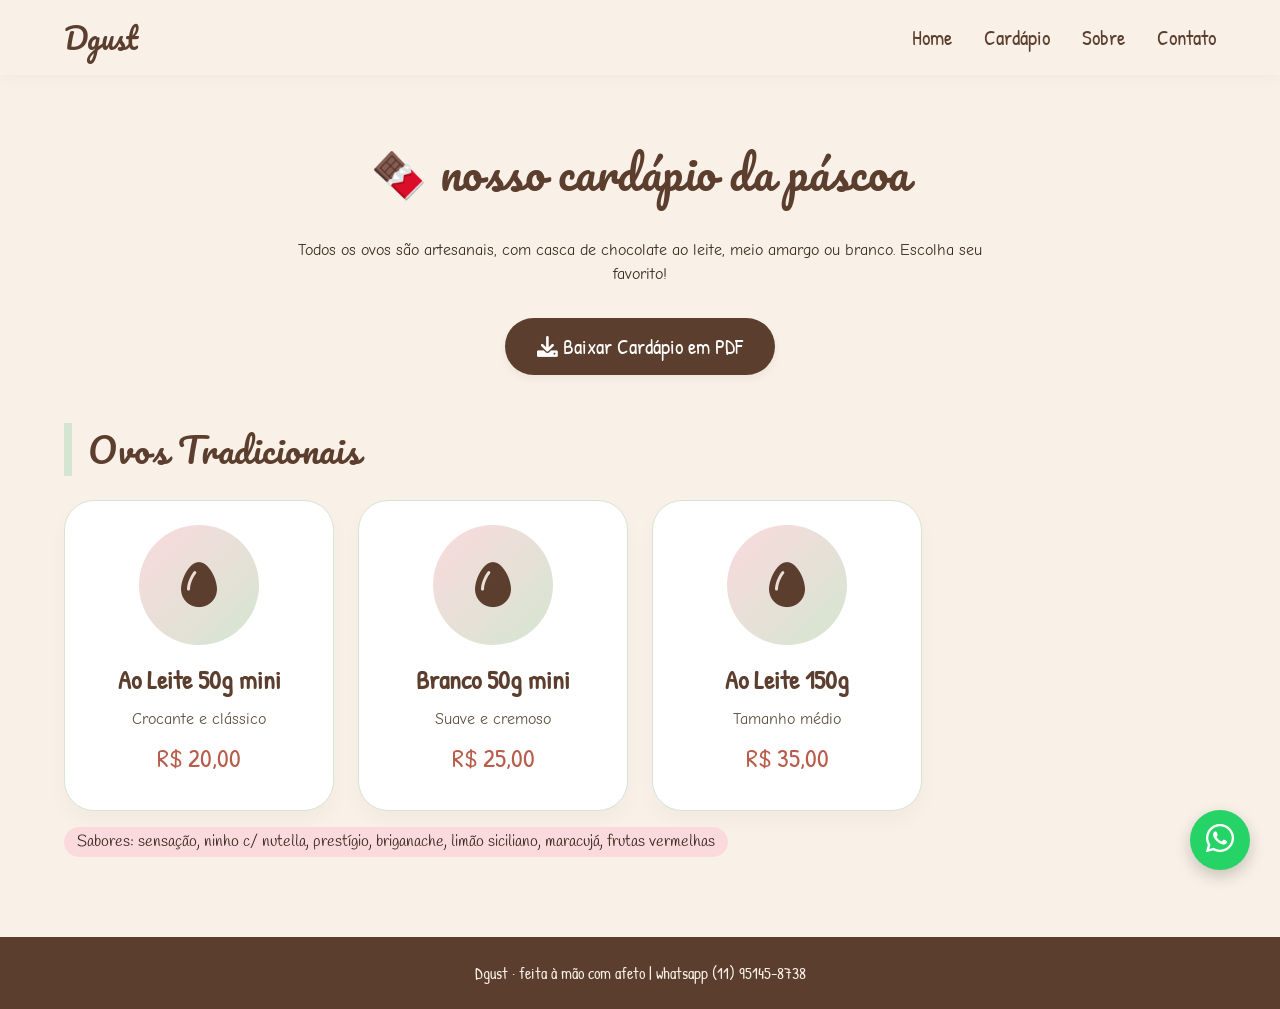
==== pages/cardapio.html @ e25d6860 "Arrumando" ====
<!DOCTYPE html>
<html lang="pt-br">
<head>
    <meta charset="UTF-8">
    <meta name="viewport" content="width=device-width, initial-scale=1.0">
    <title>Cardápio · Doceria Chocolate</title>
    <link rel="preconnect" href="https://fonts.googleapis.com">
    <link rel="preconnect" href="https://fonts.gstatic.com" crossorigin>
    <link href="https://fonts.googleapis.com/css2?family=Pacifico&family=Patrick+Hand&family=Lobster&family=Caveat:wght@400..700&family=Handlee&family=Comic+Neue:wght@300;400;700&display=swap" rel="stylesheet">
    <link rel="stylesheet" href="https://cdnjs.cloudflare.com/ajax/libs/font-awesome/6.0.0-beta3/css/all.min.css">
    <link rel="stylesheet" href="../css/style.css">
    <link rel="shortcut icon" href="../images/Logo.png" type="image/x-icon">
</head>
<body>
    <nav class="navbar">
        <div class="logo"><a href="../index.html">Dgust</a></div>
        <button class="hamburger" id="hamburger"><i class="fas fa-bars"></i></button>
        <ul class="nav-links" id="nav-links">
            <li><a href="../index.html">Home</a></li>
            <li><a href="cardapio.html">Cardápio</a></li>
            <li><a href="sobre.html">Sobre</a></li>
            <li><a href="contato.html">Contato</a></li>
        </ul>
    </nav>

    <section class="section" style="background-color: var(--bege);">
        <h2 class="section-title">🍫 nosso cardápio da páscoa</h2>
        <p style="text-align: center; max-width: 700px; margin: 0 auto 2rem;">Todos os ovos são artesanais, com casca de chocolate ao leite, meio amargo ou branco. Escolha seu favorito!</p>
        
        <div style="text-align: center; margin-bottom: 3rem;">
            <a href="#" class="btn" onclick="alert('PDF disponível para download (simulação).')"><i class="fas fa-download"></i> Baixar Cardápio em PDF</a>
        </div>

        <!-- Categoria: Ovos Tradicionais -->
        <div class="categoria">
            <h3>Ovos Tradicionais</h3>
            <div class="menu-grid">
                <!-- Card exemplo - repita para cada produto -->
                <div class="card">
                    <img src="../images/ovo-50g.jpg" alt="Ovo 50g" onerror="this.style.display='none'; this.nextElementSibling.style.display='flex';">
                    <div class="card-img-fallback" style="display:none;"><i class="fas fa-egg"></i></div>
                    <h4>Ao Leite 50g mini</h4>
                    <p>Crocante e clássico</p>
                    <span class="preco">R$ 20,00</span>
                </div>
                <div class="card">
                    <img src="../images/ovo-branco-50g.jpg" alt="Ovo branco 50g" onerror="this.style.display='none'; this.nextElementSibling.style.display='flex';">
                    <div class="card-img-fallback" style="display:none;"><i class="fas fa-egg"></i></div>
                    <h4>Branco 50g mini</h4>
                    <p>Suave e cremoso</p>
                    <span class="preco">R$ 25,00</span>
                </div>
                <!-- Adicione mais cards seguindo o mesmo padrão -->
                <div class="card">
                    <img src="../images/ovo-150g.jpg" alt="Ovo 150g" onerror="this.style.display='none'; this.nextElementSibling.style.display='flex';">
                    <div class="card-img-fallback" style="display:none;"><i class="fas fa-egg"></i></div>
                    <h4>Ao Leite 150g</h4>
                    <p>Tamanho médio</p>
                    <span class="preco">R$ 35,00</span>
                </div>
                <!-- ... continue com todos os produtos do PDF -->
            </div>
            <p class="badge">Sabores: sensação, ninho c/ nutella, prestígio, briganache, limão siciliano, maracujá, frutas vermelhas</p>
        </div>

        <!-- Outras categorias: Ovos Trufados, Especiais, etc (repetir estrutura) -->
        <!-- Por brevidade, incluí apenas alguns exemplos; no código final você deve listar todos os produtos conforme PDF -->

    </section>

    <footer>
        <p>Dgust · feita à mão com afeto  |  whatsapp (11) 95145-8738</p>
    </footer>

    <a href="https://wa.me/5511951458738" class="whatsapp-float" target="_blank">
        <i class="fab fa-whatsapp"></i>
    </a>

    <script src="../js/script.js"></script>
</body>
</html>
---- css/style.css ----
* {
    margin: 0;
    padding: 0;
    box-sizing: border-box;
}

:root {
    --chocolate: #5C3E2E;
    --bege: #F9F1E7;
    --rosa: #FADADD;
    --verde: #D4E6D1;
    --accento: #B85C4B;
    --texto: #3A2A1F;
    --branco: #FFFDFA;
}

body {
    font-family: 'Comic Neue', cursive, sans-serif;
    background-color: var(--branco);
    color: var(--texto);
    line-height: 1.5;
    scroll-behavior: smooth;
}

h1, h2, h3 {
    font-family: 'Pacifico', cursive;
    font-weight: 400;
    letter-spacing: 0.5px;
    color: var(--chocolate);
}

h4, .subtitulo {
    font-family: 'Patrick Hand', cursive;
    font-size: 1.5rem;
    color: var(--chocolate);
}

.decorativo {
    font-family: 'Lobster', cursive;
    color: var(--accento);
}

/* navegação */
.navbar {
    display: flex;
    justify-content: space-between;
    align-items: center;
    padding: 1rem 5%;
    background-color: var(--bege);
    box-shadow: 0 4px 12px rgba(0,0,0,0.03);
    position: sticky;
    top: 0;
    z-index: 100;
}

.logo a {
    font-family: 'Pacifico', cursive;
    font-size: 1.8rem;
    color: var(--chocolate);
    text-decoration: none;
}

.nav-links {
    display: flex;
    gap: 2rem;
    list-style: none;
}

.nav-links a {
    font-family: 'Patrick Hand', cursive;
    font-size: 1.3rem;
    color: var(--chocolate);
    text-decoration: none;
    transition: color 0.3s;
}

.nav-links a:hover {
    color: var(--accento);
}

.hamburger {
    display: none;
    font-size: 2rem;
    background: none;
    border: none;
    color: var(--chocolate);
    cursor: pointer;
}

/* hero */
.hero {
    background: linear-gradient(145deg, var(--rosa) 0%, var(--bege) 80%);
    min-height: 90vh;
    display: flex;
    align-items: center;
    justify-content: center;
    text-align: center;
    padding: 2rem;
}

.hero-content h1 {
    font-size: 3.5rem;
    margin-bottom: 1rem;
    line-height: 1.2;
}

.hero p {
    font-size: 1.5rem;
    font-family: 'Caveat', cursive;
    color: var(--chocolate);
    margin-bottom: 2rem;
}

.btn {
    display: inline-block;
    background-color: var(--chocolate);
    color: white;
    padding: 0.8rem 2rem;
    border-radius: 50px;
    text-decoration: none;
    font-family: 'Patrick Hand', cursive;
    font-size: 1.3rem;
    transition: all 0.3s;
    border: none;
    cursor: pointer;
    box-shadow: 0 4px 8px rgba(0,0,0,0.05);
}

.btn:hover {
    background-color: var(--accento);
    transform: scale(1.05);
}

.btn-outline {
    background-color: transparent;
    border: 2px solid var(--chocolate);
    color: var(--chocolate);
}

.btn-outline:hover {
    background-color: var(--chocolate);
    color: white;
}

/* seções gerais */
.section {
    padding: 4rem 5%;
}

.section-title {
    text-align: center;
    font-size: 2.8rem;
    margin-bottom: 2rem;
}

.grid {
    display: grid;
    grid-template-columns: repeat(auto-fit, minmax(260px, 1fr));
    gap: 2rem;
    margin: 2rem 0;
}

/* cards com imagem */
.card {
    background: white;
    border-radius: 30px;
    padding: 1.5rem 1rem;
    box-shadow: 0 10px 20px rgba(0,0,0,0.03);
    transition: all 0.3s ease;
    text-align: center;
    border: 1px solid var(--verde);
    display: flex;
    flex-direction: column;
    align-items: center;
}

.card:hover {
    transform: translateY(-8px);
    box-shadow: 0 16px 28px rgba(0,0,0,0.08);
    border-color: var(--rosa);
}

.card img {
    width: 120px;
    height: 120px;
    object-fit: cover;
    border-radius: 50%;
    margin-bottom: 1rem;
    border: 3px solid var(--rosa);
}

.card-img-fallback {
    width: 120px;
    height: 120px;
    background: linear-gradient(135deg, var(--rosa), var(--verde));
    border-radius: 50%;
    margin-bottom: 1rem;
    display: flex;
    align-items: center;
    justify-content: center;
    font-size: 3rem;
    color: var(--chocolate);
}

.card h3, .card h4 {
    font-size: 1.6rem;
    margin-bottom: 0.5rem;
}

.card p {
    font-size: 1rem;
    color: #5f4e3c;
    padding: 0 0.5rem;
}

.preco {
    font-family: 'Patrick Hand', cursive;
    font-size: 1.6rem;
    color: var(--accento);
    margin: 0.5rem 0;
}

.badge {
    background: var(--rosa);
    padding: 0.2rem 0.8rem;
    border-radius: 40px;
    font-family: 'Handlee', cursive;
    display: inline-block;
    margin: 1rem 0;
}

/* cardápio categorias */
.categoria {
    margin-top: 3rem;
}

.categoria h3 {
    font-size: 2.2rem;
    border-left: 8px solid var(--verde);
    padding-left: 1rem;
    margin-bottom: 1.5rem;
}

.menu-grid {
    display: grid;
    grid-template-columns: repeat(auto-fill, minmax(220px, 1fr));
    gap: 1.5rem;
}

/* sobre */
.sobre-texto {
    max-width: 800px;
    margin: 0 auto;
    background: var(--bege);
    padding: 2rem;
    border-radius: 40px;
    font-size: 1.2rem;
    border: 2px dashed var(--verde);
}

/* contato */
.contato-container {
    display: flex;
    flex-wrap: wrap;
    gap: 2rem;
    background: var(--bege);
    border-radius: 40px;
    padding: 2.5rem;
}

.contato-form {
    flex: 1 1 300px;
}

.contato-info {
    flex: 1 1 250px;
}

.form-group {
    margin-bottom: 1rem;
}

input, textarea {
    width: 100%;
    padding: 0.8rem 1rem;
    border: 2px solid var(--verde);
    border-radius: 30px;
    font-family: 'Comic Neue', cursive;
    background: white;
}

.whatsapp-btn {
    display: inline-flex;
    align-items: center;
    gap: 0.5rem;
    background-color: #25D366;
    color: white;
    padding: 0.7rem 1.5rem;
    border-radius: 40px;
    text-decoration: none;
    margin: 1rem 0;
}

.social-icons a {
    color: var(--chocolate);
    font-size: 2rem;
    margin-right: 1rem;
    transition: color 0.2s;
}

.social-icons a:hover {
    color: var(--accento);
}

/* rodapé */
footer {
    background: var(--chocolate);
    color: var(--bege);
    text-align: center;
    padding: 1.5rem;
    font-family: 'Patrick Hand', cursive;
}

/* botão flutuante whatsapp */
.whatsapp-float {
    position: fixed;
    bottom: 30px;
    right: 30px;
    background-color: #25D366;
    color: white;
    width: 60px;
    height: 60px;
    border-radius: 50%;
    text-align: center;
    font-size: 2rem;
    line-height: 60px;
    box-shadow: 0 6px 16px rgba(0,0,0,0.2);
    z-index: 99;
    transition: transform 0.3s;
}

.whatsapp-float:hover {
    transform: scale(1.1);
}

/* responsividade */
@media (max-width: 768px) {
    .nav-links {
        display: none;
        flex-direction: column;
        position: absolute;
        top: 70px;
        left: 0;
        width: 100%;
        background: var(--bege);
        padding: 2rem;
        box-shadow: 0 10px 16px rgba(0,0,0,0.05);
    }
    .nav-links.active {
        display: flex;
    }
    .hamburger {
        display: block;
    }
    .hero-content h1 {
        font-size: 2.5rem;
    }
    .section-title {
        font-size: 2rem;
    }
    .menu-grid {
        grid-template-columns: repeat(auto-fill, minmax(160px, 1fr));
    }
}
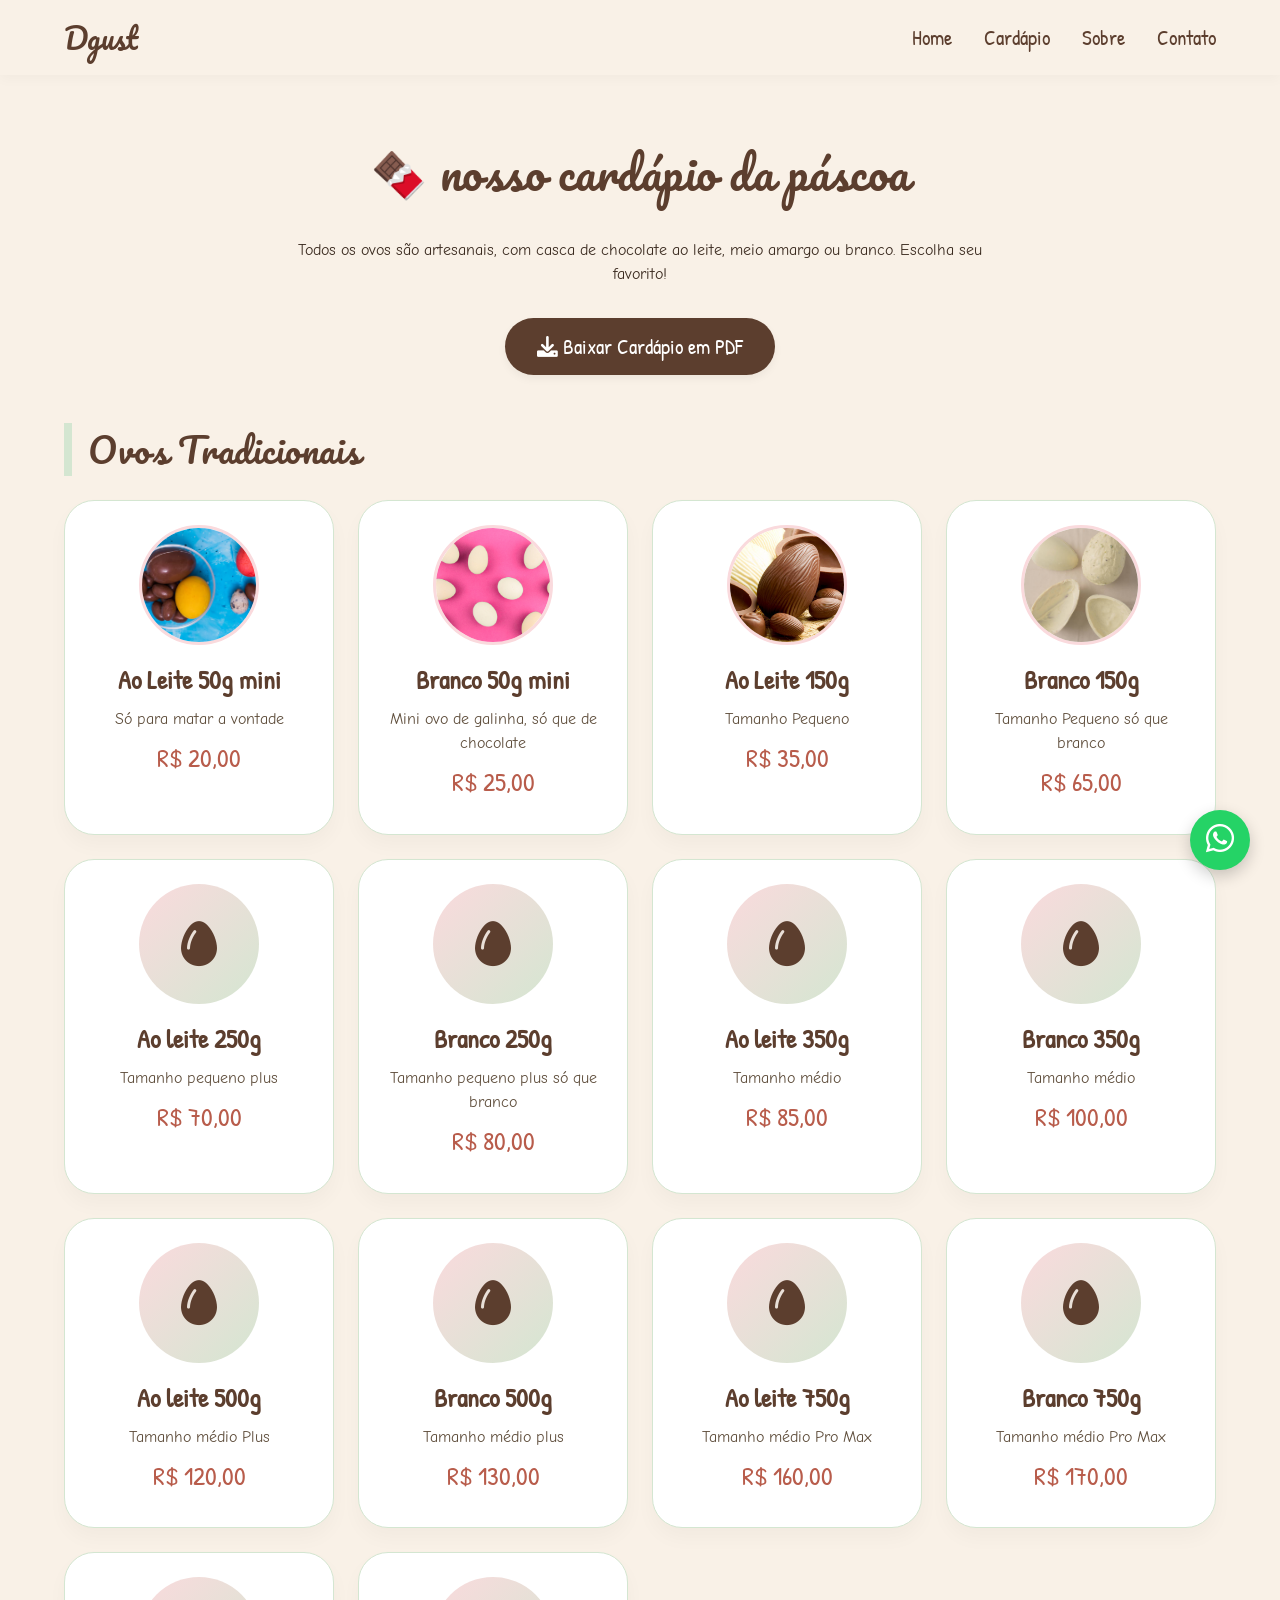
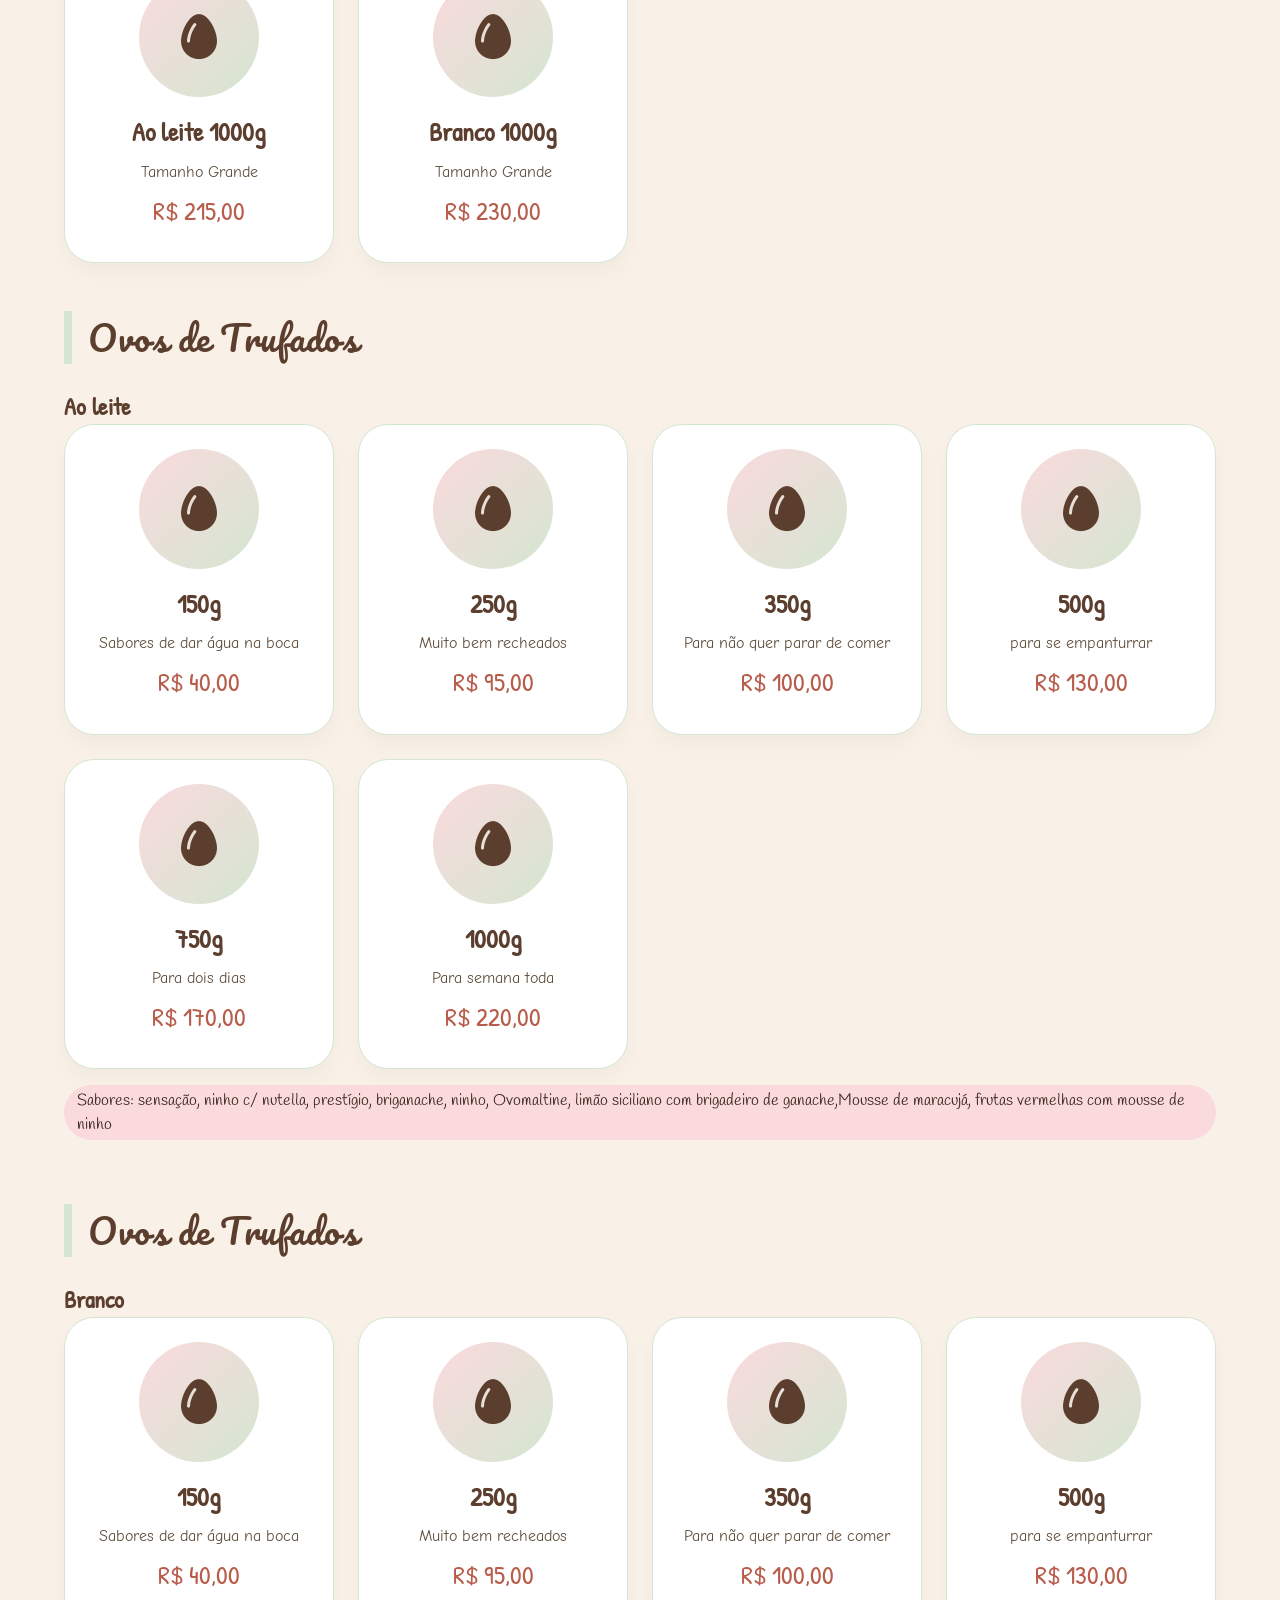
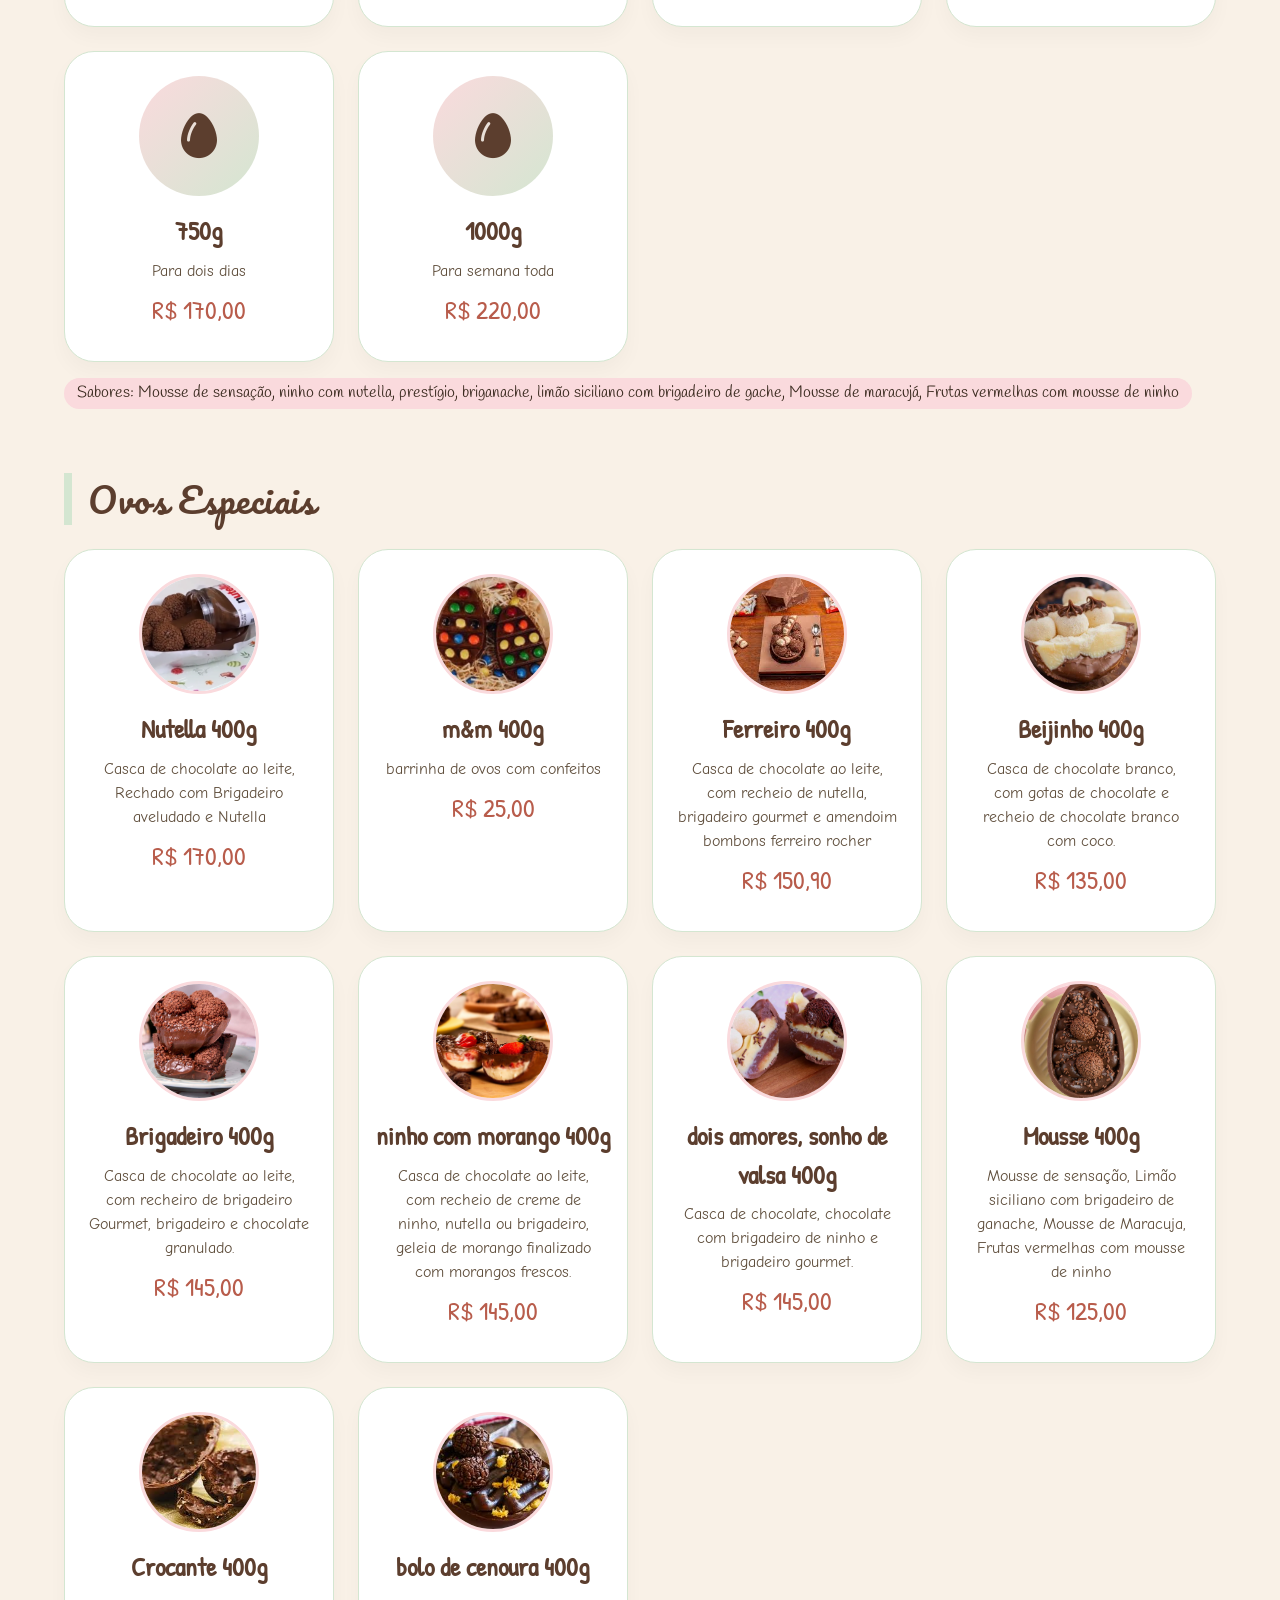
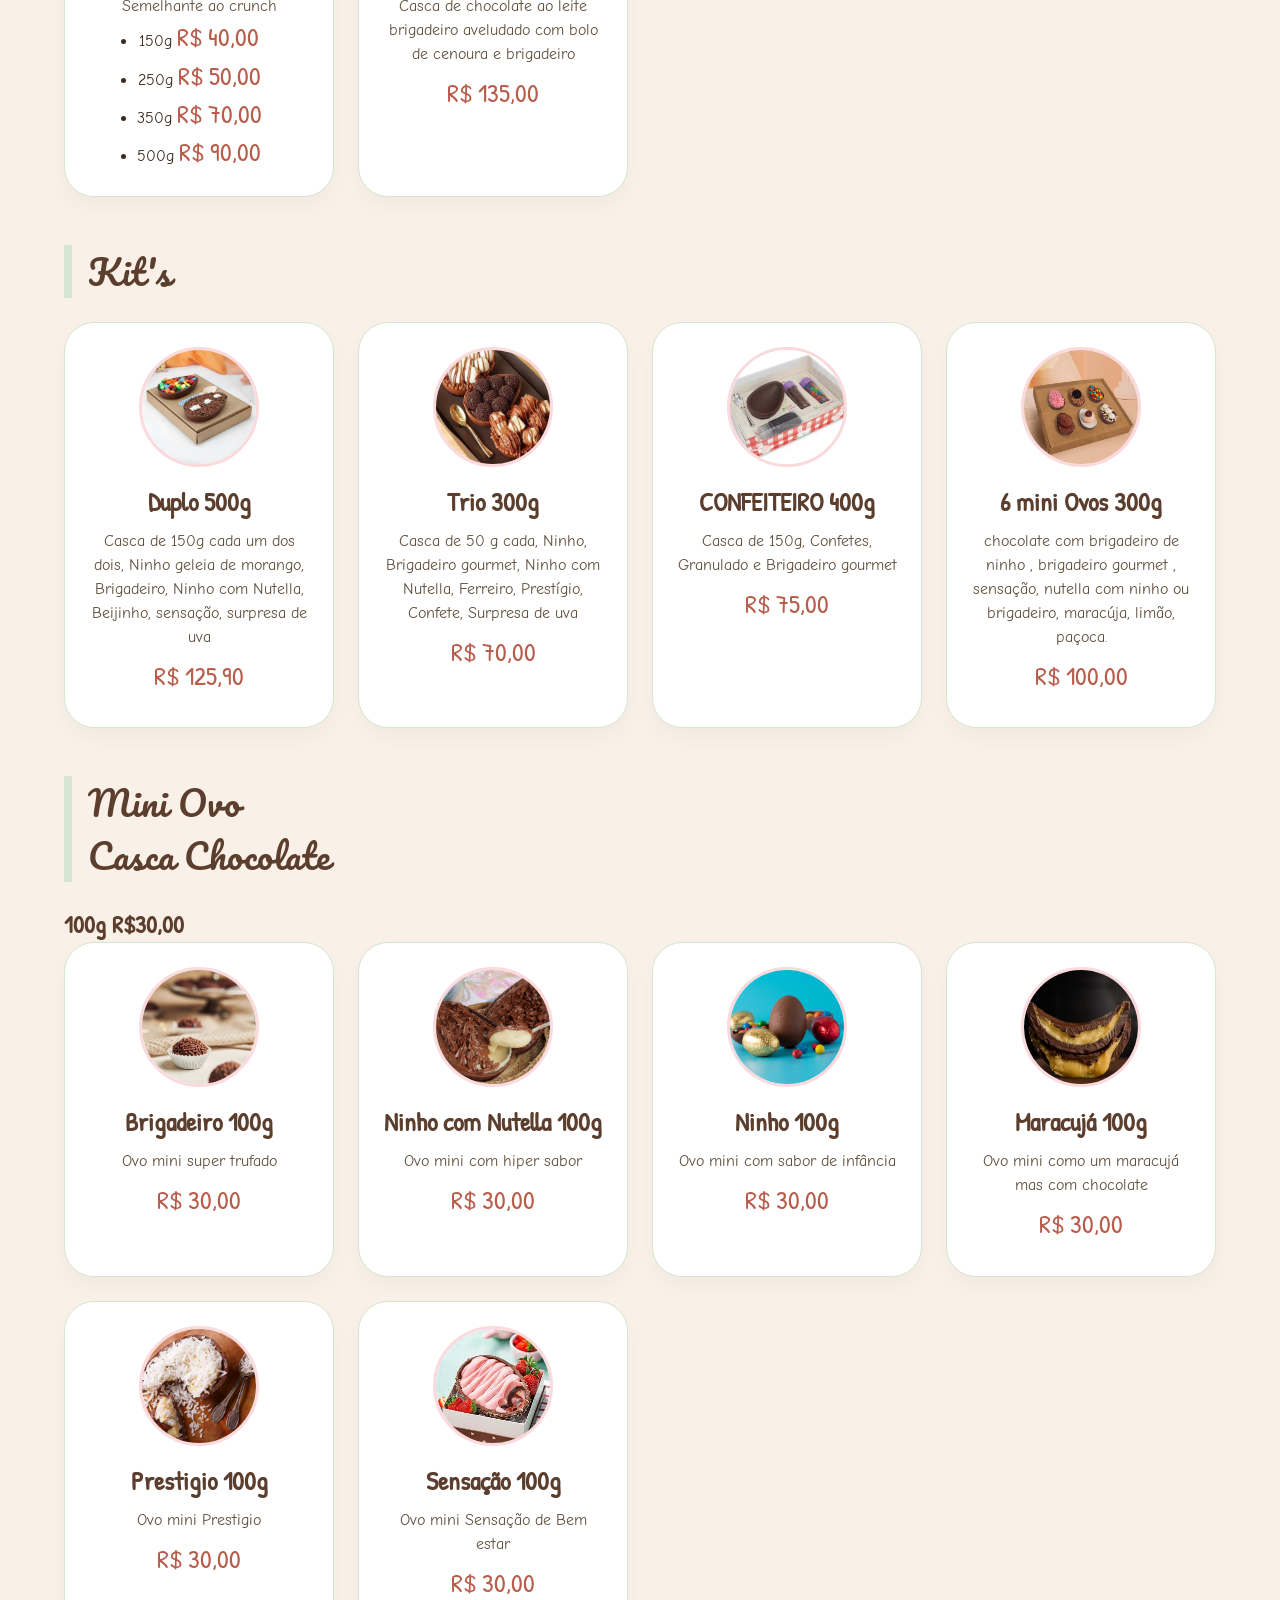
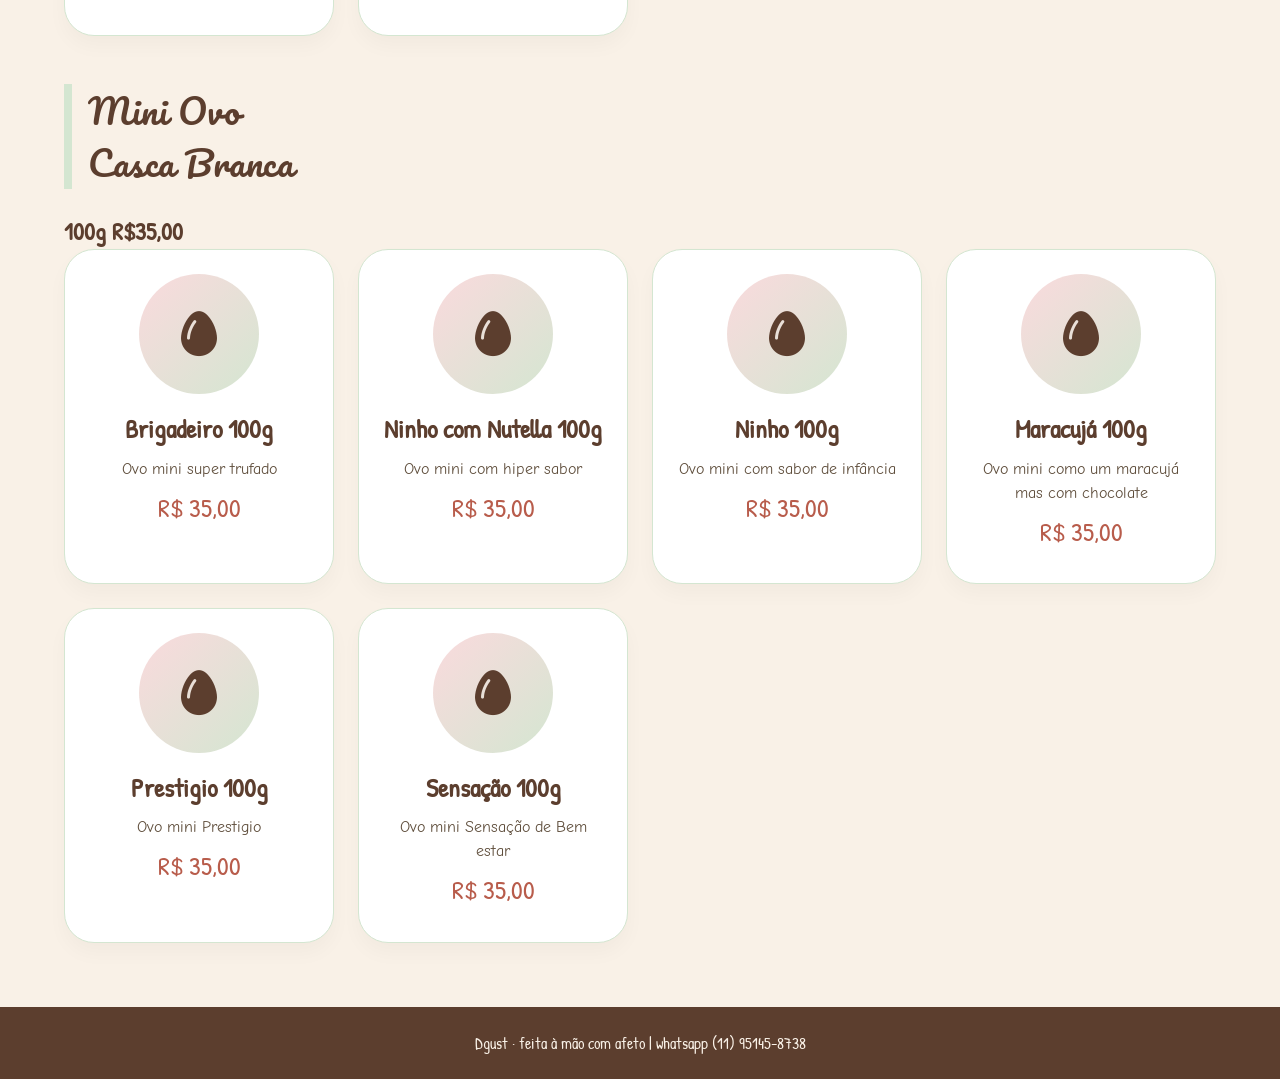
==== commit 3ac1c4ba: "A lot of things, photos, and options" ====
--- a/pages/cardapio.html
+++ b/pages/cardapio.html
@@ -35,36 +35,439 @@
         <div class="categoria">
             <h3>Ovos Tradicionais</h3>
             <div class="menu-grid">
-                <!-- Card exemplo - repita para cada produto -->
-                <div class="card">
-                    <img src="../images/ovo-50g.jpg" alt="Ovo 50g" onerror="this.style.display='none'; this.nextElementSibling.style.display='flex';">
+                <div class="card">
+                    <img src="../images/chocolate-e-ovos-de-pascoa-coloridos-na-mesa_23-2148067486.jpg" alt="Ovo 50g" onerror="this.style.display='none'; this.nextElementSibling.style.display='flex';">
                     <div class="card-img-fallback" style="display:none;"><i class="fas fa-egg"></i></div>
                     <h4>Ao Leite 50g mini</h4>
-                    <p>Crocante e clássico</p>
+                    <p>Só para matar a vontade</p>
                     <span class="preco">R$ 20,00</span>
                 </div>
                 <div class="card">
-                    <img src="../images/ovo-branco-50g.jpg" alt="Ovo branco 50g" onerror="this.style.display='none'; this.nextElementSibling.style.display='flex';">
+                    <img src="../images/Ovo50Branco.jpg" alt="Ovo branco 50g" onerror="this.style.display='none'; this.nextElementSibling.style.display='flex';">
                     <div class="card-img-fallback" style="display:none;"><i class="fas fa-egg"></i></div>
                     <h4>Branco 50g mini</h4>
-                    <p>Suave e cremoso</p>
+                    <p>Mini ovo de galinha, só que de chocolate</p>
                     <span class="preco">R$ 25,00</span>
                 </div>
-                <!-- Adicione mais cards seguindo o mesmo padrão -->
-                <div class="card">
-                    <img src="../images/ovo-150g.jpg" alt="Ovo 150g" onerror="this.style.display='none'; this.nextElementSibling.style.display='flex';">
+
+                <div class="card">
+                    <img src="../images/150Chocolate.jpg" alt="Ovo 150g" onerror="this.style.display='none'; this.nextElementSibling.style.display='flex';">
                     <div class="card-img-fallback" style="display:none;"><i class="fas fa-egg"></i></div>
                     <h4>Ao Leite 150g</h4>
+                    <p>Tamanho Pequeno</p>
+                    <span class="preco">R$ 35,00</span>
+                </div>
+                <div class="card">
+                    <img src="../images/150Branco.jpg" alt="Ovo branco 150g" onerror="this.style.display='none'; this.nextElementSibling.style.display='flex';">
+                    <div class="card-img-fallback" style="display:none;"><i class="fas fa-egg"></i></div>
+                    <h4>Branco 150g</h4>
+                    <p>Tamanho Pequeno só que branco</p>
+                    <span class="preco">R$ 65,00</span>
+                </div>
+
+                <div class="card">
+                    <img src="../images/ovo-150g.jpg" alt="Ovo 250g" onerror="this.style.display='none'; this.nextElementSibling.style.display='flex';">
+                    <div class="card-img-fallback" style="display:none;"><i class="fas fa-egg"></i></div>
+                    <h4>Ao leite 250g</h4>
+                    <p>Tamanho pequeno plus</p>
+                    <span class="preco">R$ 70,00</span>
+                </div>
+                <div class="card">
+                    <img src="../images/ovo-150g.jpg" alt="Ovo branco 250g" onerror="this.style.display='none'; this.nextElementSibling.style.display='flex';">
+                    <div class="card-img-fallback" style="display:none;"><i class="fas fa-egg"></i></div>
+                    <h4>Branco 250g</h4>
+                    <p>Tamanho pequeno plus só que branco</p>
+                    <span class="preco">R$ 80,00</span>
+                </div>
+                
+                <div class="card">
+                    <img src="../images/ovo-150g.jpg" alt="Ovo 350g" onerror="this.style.display='none'; this.nextElementSibling.style.display='flex';">
+                    <div class="card-img-fallback" style="display:none;"><i class="fas fa-egg"></i></div>
+                    <h4>Ao leite 350g</h4>
                     <p>Tamanho médio</p>
-                    <span class="preco">R$ 35,00</span>
-                </div>
-                <!-- ... continue com todos os produtos do PDF -->
-            </div>
-            <p class="badge">Sabores: sensação, ninho c/ nutella, prestígio, briganache, limão siciliano, maracujá, frutas vermelhas</p>
-        </div>
-
-        <!-- Outras categorias: Ovos Trufados, Especiais, etc (repetir estrutura) -->
-        <!-- Por brevidade, incluí apenas alguns exemplos; no código final você deve listar todos os produtos conforme PDF -->
+                    <span class="preco">R$ 85,00</span>
+                </div>
+                <div class="card">
+                    <img src="../images/ovo-150g.jpg" alt="Ovo branco 350g" onerror="this.style.display='none'; this.nextElementSibling.style.display='flex';">
+                    <div class="card-img-fallback" style="display:none;"><i class="fas fa-egg"></i></div>
+                    <h4>Branco 350g</h4>
+                    <p>Tamanho médio</p>
+                    <span class="preco">R$ 100,00</span>
+                </div>
+
+                <div class="card">
+                    <img src="../images/ovo-150g.jpg" alt="Ovo 500g" onerror="this.style.display='none'; this.nextElementSibling.style.display='flex';">
+                    <div class="card-img-fallback" style="display:none;"><i class="fas fa-egg"></i></div>
+                    <h4>Ao leite 500g</h4>
+                    <p>Tamanho médio Plus</p>
+                    <span class="preco">R$ 120,00</span>
+                </div>
+                <div class="card">
+                    <img src="../images/ovo-150g.jpg" alt="Ovo branco 500g" onerror="this.style.display='none'; this.nextElementSibling.style.display='flex';">
+                    <div class="card-img-fallback" style="display:none;"><i class="fas fa-egg"></i></div>
+                    <h4>Branco 500g</h4>
+                    <p>Tamanho médio plus</p>
+                    <span class="preco">R$ 130,00</span>
+                </div>
+
+                <div class="card">
+                    <img src="../images/ovo-150g.jpg" alt="Ovo 750g" onerror="this.style.display='none'; this.nextElementSibling.style.display='flex';">
+                    <div class="card-img-fallback" style="display:none;"><i class="fas fa-egg"></i></div>
+                    <h4>Ao leite 750g</h4>
+                    <p>Tamanho médio Pro Max</p>
+                    <span class="preco">R$ 160,00</span>
+                </div>
+                <div class="card">
+                    <img src="../images/ovo-150g.jpg" alt="Ovo branco 750g" onerror="this.style.display='none'; this.nextElementSibling.style.display='flex';">
+                    <div class="card-img-fallback" style="display:none;"><i class="fas fa-egg"></i></div>
+                    <h4>Branco 750g</h4>
+                    <p>Tamanho médio Pro Max</p>
+                    <span class="preco">R$ 170,00</span>
+                </div>
+
+                <div class="card">
+                    <img src="../images/ovo-150g.jpg" alt="Ovo 1000g" onerror="this.style.display='none'; this.nextElementSibling.style.display='flex';">
+                    <div class="card-img-fallback" style="display:none;"><i class="fas fa-egg"></i></div>
+                    <h4>Ao leite 1000g</h4>
+                    <p>Tamanho Grande</p>
+                    <span class="preco">R$ 215,00</span>
+                </div>
+                <div class="card">
+                    <img src="../images/ovo-150g.jpg" alt="Ovo branco 1000g" onerror="this.style.display='none'; this.nextElementSibling.style.display='flex';">
+                    <div class="card-img-fallback" style="display:none;"><i class="fas fa-egg"></i></div>
+                    <h4>Branco 1000g</h4>
+                    <p>Tamanho Grande</p>
+                    <span class="preco">R$ 230,00</span>
+                </div>
+            </div> 
+        </div>
+
+        <div class="categoria">
+            <h3>Ovos de Trufados</h3>
+            <h4>Ao leite</h4>
+            <div class="menu-grid">
+                <div class="card">
+                    <img src="../images/ovo-50g.jpg" alt="Ovo 150g" onerror="this.style.display='none'; this.nextElementSibling.style.display='flex';">
+                    <div class="card-img-fallback" style="display:none;"><i class="fas fa-egg"></i></div>
+                    <h4>150g</h4>
+                    <p>Sabores de dar água na boca</p>
+                    <span class="preco">R$ 40,00</span>
+                </div>
+                <div class="card">
+                    <img src="../images/ovo-50g.jpg" alt="Ovo 250g" onerror="this.style.display='none'; this.nextElementSibling.style.display='flex';">
+                    <div class="card-img-fallback" style="display:none;"><i class="fas fa-egg"></i></div>
+                    <h4>250g</h4>
+                    <p>Muito bem recheados</p>
+                    <span class="preco">R$ 95,00</span>
+                </div>
+                <div class="card">
+                    <img src="../images/ovo-50g.jpg" alt="Ovo 350g" onerror="this.style.display='none'; this.nextElementSibling.style.display='flex';">
+                    <div class="card-img-fallback" style="display:none;"><i class="fas fa-egg"></i></div>
+                    <h4>350g</h4>
+                    <p>Para não quer parar de comer</p>
+                    <span class="preco">R$ 100,00</span>
+                </div>
+                <div class="card">
+                    <img src="../images/ovo-50g.jpg" alt="Ovo 500g" onerror="this.style.display='none'; this.nextElementSibling.style.display='flex';">
+                    <div class="card-img-fallback" style="display:none;"><i class="fas fa-egg"></i></div>
+                    <h4>500g</h4>
+                    <p>para se empanturrar</p>
+                    <span class="preco">R$ 130,00</span>
+                </div>
+                <div class="card">
+                    <img src="../images/ovo-50g.jpg" alt="Ovo 750g" onerror="this.style.display='none'; this.nextElementSibling.style.display='flex';">
+                    <div class="card-img-fallback" style="display:none;"><i class="fas fa-egg"></i></div>
+                    <h4>750g</h4>
+                    <p>Para dois dias</p>
+                    <span class="preco">R$ 170,00</span>
+                </div>
+                <div class="card">
+                    <img src="../images/ovo-50g.jpg" alt="Ovo 1000g" onerror="this.style.display='none'; this.nextElementSibling.style.display='flex';">
+                    <div class="card-img-fallback" style="display:none;"><i class="fas fa-egg"></i></div>
+                    <h4>1000g</h4>
+                    <p>Para semana toda</p>
+                    <span class="preco">R$ 220,00</span>
+                </div>
+            </div>
+            <p class="badge">Sabores: sensação, ninho c/ nutella, prestígio, briganache, ninho, Ovomaltine, limão siciliano com brigadeiro de ganache,Mousse de maracujá, frutas vermelhas com mousse de ninho</p>
+        </div>
+        
+        <div class="categoria">
+            <h3>Ovos de Trufados</h3>
+            <h4>Branco</h4>
+            <div class="menu-grid">
+                <div class="card">
+                    <img src="../images/ovo-50g.jpg" alt="Ovo 150g" onerror="this.style.display='none'; this.nextElementSibling.style.display='flex';">
+                    <div class="card-img-fallback" style="display:none;"><i class="fas fa-egg"></i></div>
+                    <h4>150g</h4>
+                    <p>Sabores de dar água na boca</p>
+                    <span class="preco">R$ 40,00</span>
+                </div>
+                <div class="card">
+                    <img src="../images/ovo-50g.jpg" alt="Ovo 250g" onerror="this.style.display='none'; this.nextElementSibling.style.display='flex';">
+                    <div class="card-img-fallback" style="display:none;"><i class="fas fa-egg"></i></div>
+                    <h4>250g</h4>
+                    <p>Muito bem recheados</p>
+                    <span class="preco">R$ 95,00</span>
+                </div>
+                <div class="card">
+                    <img src="../images/ovo-50g.jpg" alt="Ovo 350g" onerror="this.style.display='none'; this.nextElementSibling.style.display='flex';">
+                    <div class="card-img-fallback" style="display:none;"><i class="fas fa-egg"></i></div>
+                    <h4>350g</h4>
+                    <p>Para não quer parar de comer</p>
+                    <span class="preco">R$ 100,00</span>
+                </div>
+                <div class="card">
+                    <img src="../images/ovo-50g.jpg" alt="Ovo 500g" onerror="this.style.display='none'; this.nextElementSibling.style.display='flex';">
+                    <div class="card-img-fallback" style="display:none;"><i class="fas fa-egg"></i></div>
+                    <h4>500g</h4>
+                    <p>para se empanturrar</p>
+                    <span class="preco">R$ 130,00</span>
+                </div>
+                <div class="card">
+                    <img src="../images/ovo-50g.jpg" alt="Ovo 750g" onerror="this.style.display='none'; this.nextElementSibling.style.display='flex';">
+                    <div class="card-img-fallback" style="display:none;"><i class="fas fa-egg"></i></div>
+                    <h4>750g</h4>
+                    <p>Para dois dias</p>
+                    <span class="preco">R$ 170,00</span>
+                </div>
+                <div class="card">
+                    <img src="../images/ovo-50g.jpg" alt="Ovo 1000g" onerror="this.style.display='none'; this.nextElementSibling.style.display='flex';">
+                    <div class="card-img-fallback" style="display:none;"><i class="fas fa-egg"></i></div>
+                    <h4>1000g</h4>
+                    <p>Para semana toda</p>
+                    <span class="preco">R$ 220,00</span>
+                </div>
+            </div>
+            <p class="badge">Sabores: Mousse de sensação, ninho com nutella, prestígio, briganache, limão siciliano com brigadeiro de gache, Mousse de maracujá, Frutas vermelhas com mousse de ninho</p>
+        </div>
+        
+        <div class="categoria">
+            <h3>Ovos Especiais</h3>
+            <div class="menu-grid">
+                <div class="card">
+                    <img src="../images/ovoNutella" alt="Ovo Nutella 400g" onerror="this.style.display='none'; this.nextElementSibling.style.display='flex';">
+                    <div class="card-img-fallback" style="display:none;"><i class="fas fa-egg"></i></div>
+                    <h4>Nutella 400g</h4>
+                    <p>Casca de chocolate ao leite, Rechado com Brigadeiro aveludado e Nutella</p>
+                    <span class="preco">R$ 170,00</span>
+                </div>
+
+                <div class="card">
+                    <img src="../images/OvoDisquete.jpeg" alt="Ovo Nutella 400g" onerror="this.style.display='none'; this.nextElementSibling.style.display='flex';">
+                    <div class="card-img-fallback" style="display:none;"><i class="fas fa-egg"></i></div>
+                    <h4>m&m 400g</h4>
+                    <p>barrinha de ovos com confeitos</p>
+                    <span class="preco">R$ 25,00</span>
+                </div>
+
+                <div class="card">
+                    <img src="../images/ferreiro.jpeg" alt="Ovo ferreiro 400g" onerror="this.style.display='none'; this.nextElementSibling.style.display='flex';">
+                    <div class="card-img-fallback" style="display:none;"><i class="fas fa-egg"></i></div>
+                    <h4>Ferreiro 400g</h4>
+                    <p>Casca de chocolate ao leite, com recheio de nutella, brigadeiro gourmet e amendoim bombons ferreiro rocher</p>
+                    <span class="preco">R$ 150,90</span>
+                </div>
+
+                <div class="card">
+                    <img src="../images/OvoBejinho.jpeg" alt="Ovo beijinho 400g" onerror="this.style.display='none'; this.nextElementSibling.style.display='flex';">
+                    <div class="card-img-fallback" style="display:none;"><i class="fas fa-egg"></i></div>
+                    <h4>Beijinho 400g</h4>
+                    <p>Casca de chocolate branco, com gotas de chocolate e recheio de chocolate branco com coco.</p>
+                    <span class="preco">R$ 135,00</span>
+                </div>
+
+                <div class="card">
+                    <img src="../images/Ovobrigadeiro.jpeg" alt="Ovo brigadeiro 400g" onerror="this.style.display='none'; this.nextElementSibling.style.display='flex';">
+                    <div class="card-img-fallback" style="display:none;"><i class="fas fa-egg"></i></div>
+                    <h4>Brigadeiro 400g</h4>
+                    <p>Casca de chocolate ao leite, com recheiro de brigadeiro Gourmet, brigadeiro e chocolate granulado.</p>
+                    <span class="preco">R$ 145,00</span>
+                </div>
+
+                <div class="card">
+                    <img src="../images/OvoMorango.jpeg" alt="Ovo morango00g" onerror="this.style.display='none'; this.nextElementSibling.style.display='flex';">
+                    <div class="card-img-fallback" style="display:none;"><i class="fas fa-egg"></i></div>
+                    <h4>ninho com morango 400g</h4>
+                    <p>Casca de chocolate ao leite, com recheio de creme de ninho, nutella ou brigadeiro, geleia de morango finalizado com morangos frescos.</p>
+                    <span class="preco">R$ 145,00</span>
+                </div>
+
+                <div class="card">
+                    <img src="../images/SonhoDeValsa.jpeg" alt="Ovo Nutella 400g" onerror="this.style.display='none'; this.nextElementSibling.style.display='flex';">
+                    <div class="card-img-fallback" style="display:none;"><i class="fas fa-egg"></i></div>
+                    <h4>dois amores, sonho de valsa 400g</h4>
+                    <p>Casca de chocolate, chocolate com brigadeiro de ninho e brigadeiro gourmet.</p>
+                    <span class="preco">R$ 145,00</span>
+                </div>
+
+                <div class="card">
+                    <img src="../images/Ovomusse.jpg" alt="Ovo Nutella 400g" onerror="this.style.display='none'; this.nextElementSibling.style.display='flex';">
+                    <div class="card-img-fallback" style="display:none;"><i class="fas fa-egg"></i></div>
+                    <h4>Mousse 400g</h4>
+                    <p>Mousse de sensação, Limão siciliano com brigadeiro de ganache, Mousse de Maracuja, Frutas vermelhas com mousse de ninho</p>
+                    <span class="preco">R$ 125,00</span>
+                </div>
+
+                <div class="card">
+                    <img src="../images/Crocante.jpeg" alt="Ovo Nutella 400g" onerror="this.style.display='none'; this.nextElementSibling.style.display='flex';">
+                    <div class="card-img-fallback" style="display:none;"><i class="fas fa-egg"></i></div>
+                    <h4>Crocante 400g</h4>
+                    <p>Semelhante ao crunch</p>
+                        <ul>
+                            <li>150g <span class="preco">R$ 40,00</span></li>
+                            <li>250g <span class="preco">R$ 50,00</span></li>
+                            <li>350g <span class="preco">R$ 70,00</span></li>
+                            <li>500g <span class="preco">R$ 90,00</span></li>
+                        </ul>
+                </div>
+
+                <div class="card">
+                    <img src="../images/BoloCenora.jpeg" alt="Ovo Bolo de cenoura" onerror="this.style.display='none'; this.nextElementSibling.style.display='flex';">
+                    <div class="card-img-fallback" style="display:none;"><i class="fas fa-egg"></i></div>
+                    <h4>bolo de cenoura 400g</h4>
+                    <p>Casca de chocolate ao leite brigadeiro aveludado com bolo de cenoura e brigadeiro</p>
+                    <span class="preco">R$ 135,00</span>
+                </div>
+
+                
+            </div>
+        </div>
+
+        <div class="categoria">
+            <h3>Kit's</h3>
+            <div class="menu-grid">
+                <div class="card">
+                    <img src="../images/duplo.avif" alt="Ovo duplo 400g" onerror="this.style.display='none'; this.nextElementSibling.style.display='flex';">
+                    <div class="card-img-fallback" style="display:none;"><i class="fas fa-egg"></i></div>
+                    <h4>Duplo 500g</h4>
+                    <p>Casca de 150g cada um dos dois, Ninho geleia de morango, Brigadeiro, Ninho com Nutella, Beijinho, sensação, surpresa de uva</p>
+                    <span class="preco">R$ 125,90</span>
+                </div>
+
+                <div class="card">
+                    <img src="../images/3Ovos.jpeg" alt="Ovo trio 400g" onerror="this.style.display='none'; this.nextElementSibling.style.display='flex';">
+                    <div class="card-img-fallback" style="display:none;"><i class="fas fa-egg"></i></div>
+                    <h4>Trio 300g</h4>
+                    <p>Casca de 50 g cada, Ninho, Brigadeiro gourmet, Ninho com Nutella, Ferreiro, Prestígio, Confete, Surpresa de uva</p>
+                    <span class="preco">R$ 70,00</span>
+                </div>
+
+                <div class="card">
+                    <img src="../images/KitConfeiteiro.jpeg" alt="Ovo confeiteiro" onerror="this.style.display='none'; this.nextElementSibling.style.display='flex';">
+                    <div class="card-img-fallback" style="display:none;"><i class="fas fa-egg"></i></div>
+                    <h4>CONFEITEIRO 400g</h4>
+                    <p>Casca de 150g, Confetes, Granulado e Brigadeiro gourmet</p>
+                    <span class="preco">R$ 75,00</span>
+                </div>
+
+                <div class="card">
+                    <img src="../images/kit6Ovos.webp" alt="6 Ovos" onerror="this.style.display='none'; this.nextElementSibling.style.display='flex';">
+                    <div class="card-img-fallback" style="display:none;"><i class="fas fa-egg"></i></div>
+                    <h4>6 mini Ovos 300g</h4>
+                    <p>chocolate com brigadeiro de ninho , brigadeiro gourmet , sensação, nutella com ninho ou brigadeiro, maracúja, limão, paçoca.</p>
+                    <span class="preco">R$ 100,00</span>
+                </div>
+            </div>
+        </div>
+
+        <div class="categoria">
+            <h3>Mini Ovo <br> Casca Chocolate</h3>
+            <h4>100g R$30,00</h4>
+            <div class="menu-grid">
+                <div class="card">
+                    <img src="../images/brigadeiro.png" alt="Mini ovo Brigadeiro 100g" onerror="this.style.display='none'; this.nextElementSibling.style.display='flex';">
+                    <div class="card-img-fallback" style="display:none;"><i class="fas fa-egg"></i></div>
+                    <h4>Brigadeiro 100g</h4>
+                    <p>Ovo mini super trufado</p>
+                    <span class="preco">R$ 30,00</span>
+                </div>
+                <div class="card">
+                    <img src="../images/ovo-colher-nutella-leite-ninho.jpg" alt="Mini ovo Ninho com Nutella 100g" onerror="this.style.display='none'; this.nextElementSibling.style.display='flex';">
+                    <div class="card-img-fallback" style="display:none;"><i class="fas fa-egg"></i></div>
+                    <h4>Ninho com Nutella 100g</h4>
+                    <p>Ovo mini com hiper sabor</p>
+                    <span class="preco">R$ 30,00</span>
+                </div>
+                <div class="card">
+                    <img src="../images/miniOvoBombom.jpg" alt="Mini ovo Ninho 100g" onerror="this.style.display='none'; this.nextElementSibling.style.display='flex';">
+                    <div class="card-img-fallback" style="display:none;"><i class="fas fa-egg"></i></div>
+                    <h4>Ninho 100g</h4>
+                    <p>Ovo mini com sabor de infância</p>
+                    <span class="preco">R$ 30,00</span>
+                </div>
+                <div class="card">
+                    <img src="../images/OvoMaracuja.jpg" alt="Mini ovo Maracujá 100g" onerror="this.style.display='none'; this.nextElementSibling.style.display='flex';">
+                    <div class="card-img-fallback" style="display:none;"><i class="fas fa-egg"></i></div>
+                    <h4>Maracujá 100g</h4>
+                    <p>Ovo mini como um maracujá mas com chocolate</p>
+                    <span class="preco">R$ 30,00</span>
+                </div>
+                <div class="card">
+                    <img src="../images/prestigio.jpg" alt="Mini ovo Prestigio 100g" onerror="this.style.display='none'; this.nextElementSibling.style.display='flex';">
+                    <div class="card-img-fallback" style="display:none;"><i class="fas fa-egg"></i></div>
+                    <h4>Prestigio 100g</h4>
+                    <p>Ovo mini Prestigio</p>
+                    <span class="preco">R$ 30,00</span>
+                </div>
+                <div class="card">
+                    <img src="../images/sensacao.jpeg" alt="Mini ovo Sensação 100g" onerror="this.style.display='none'; this.nextElementSibling.style.display='flex';">
+                    <div class="card-img-fallback" style="display:none;"><i class="fas fa-egg"></i></div>
+                    <h4>Sensação 100g</h4>
+                    <p>Ovo mini Sensação de Bem estar</p>
+                    <span class="preco">R$ 30,00</span>
+                </div>
+            </div>
+        </div>
+
+        <div class="categoria">
+            <h3>Mini Ovo <br> Casca Branca</h3>
+            <h4>100g R$35,00</h4>
+            <div class="menu-grid">
+                <div class="card">
+                    <img src="../images/ovo-50g.jpg" alt="Mini ovo Brigadeiro 100g" onerror="this.style.display='none'; this.nextElementSibling.style.display='flex';">
+                    <div class="card-img-fallback" style="display:none;"><i class="fas fa-egg"></i></div>
+                    <h4>Brigadeiro 100g</h4>
+                    <p>Ovo mini super trufado</p>
+                    <span class="preco">R$ 35,00</span>
+                </div>
+                <div class="card">
+                    <img src="../images/ovo-50g.jpg" alt="Mini ovo Ninho com Nutella 100g" onerror="this.style.display='none'; this.nextElementSibling.style.display='flex';">
+                    <div class="card-img-fallback" style="display:none;"><i class="fas fa-egg"></i></div>
+                    <h4>Ninho com Nutella 100g</h4>
+                    <p>Ovo mini com hiper sabor</p>
+                    <span class="preco">R$ 35,00</span>
+                </div>
+                <div class="card">
+                    <img src="../images/ovo-50g.jpg" alt="Mini ovo Ninho 100g" onerror="this.style.display='none'; this.nextElementSibling.style.display='flex';">
+                    <div class="card-img-fallback" style="display:none;"><i class="fas fa-egg"></i></div>
+                    <h4>Ninho 100g</h4>
+                    <p>Ovo mini com sabor de infância</p>
+                    <span class="preco">R$ 35,00</span>
+                </div>
+                <div class="card">
+                    <img src="../images/ovo-50g.jpg" alt="Mini ovo Maracujá 100g" onerror="this.style.display='none'; this.nextElementSibling.style.display='flex';">
+                    <div class="card-img-fallback" style="display:none;"><i class="fas fa-egg"></i></div>
+                    <h4>Maracujá 100g</h4>
+                    <p>Ovo mini como um maracujá mas com chocolate</p>
+                    <span class="preco">R$ 35,00</span>
+                </div>
+                <div class="card">
+                    <img src="../images/ovo-50g.jpg" alt="Mini ovo Prestigio 100g" onerror="this.style.display='none'; this.nextElementSibling.style.display='flex';">
+                    <div class="card-img-fallback" style="display:none;"><i class="fas fa-egg"></i></div>
+                    <h4>Prestigio 100g</h4>
+                    <p>Ovo mini Prestigio</p>
+                    <span class="preco">R$ 35,00</span>
+                </div>
+                <div class="card">
+                    <img src="../images/ovo-50g.jpg" alt="Mini ovo Sensação 100g" onerror="this.style.display='none'; this.nextElementSibling.style.display='flex';">
+                    <div class="card-img-fallback" style="display:none;"><i class="fas fa-egg"></i></div>
+                    <h4>Sensação 100g</h4>
+                    <p>Ovo mini Sensação de Bem estar</p>
+                    <span class="preco">R$ 35,00</span>
+                </div>
+            </div>
+        </div>
 
     </section>
 
